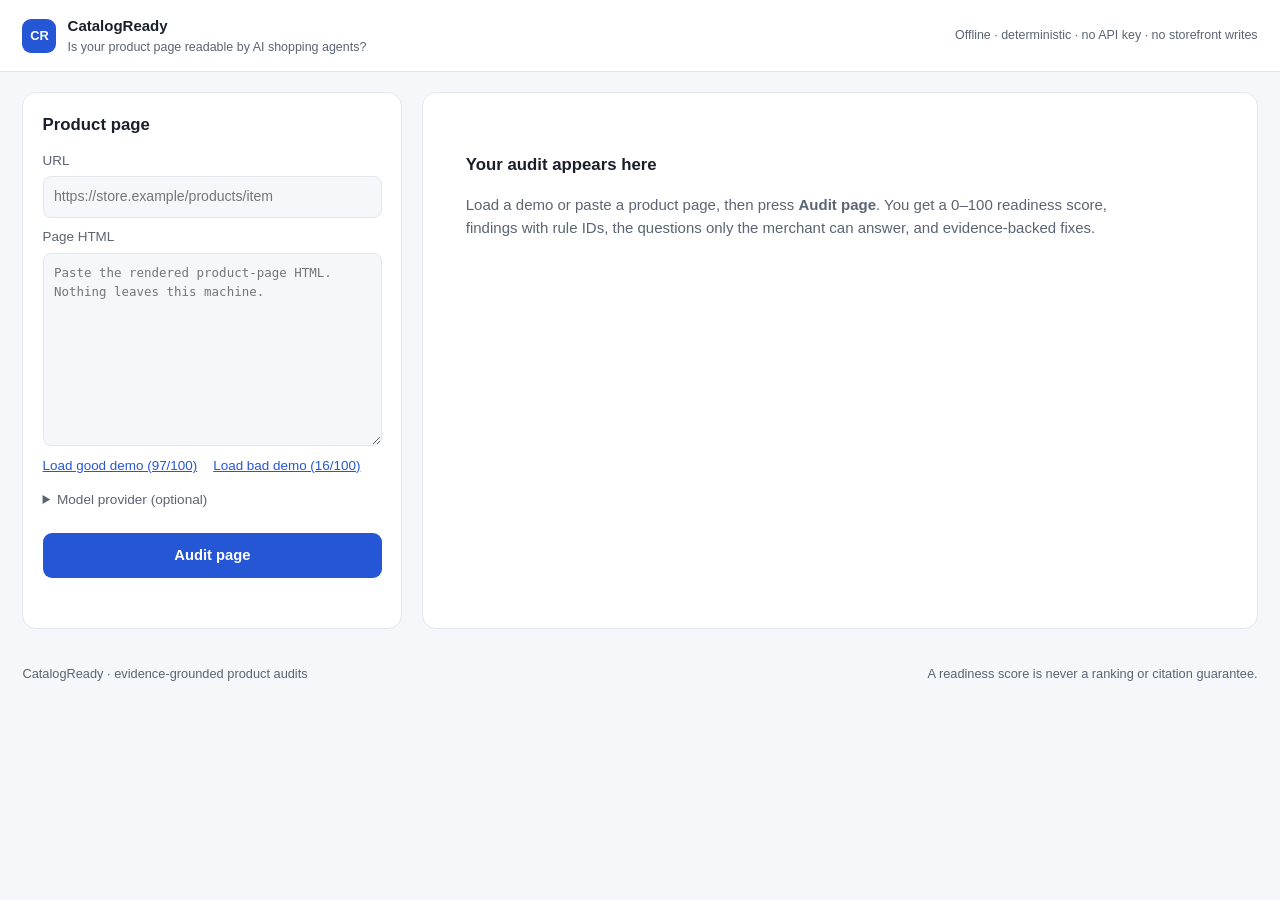
==== src/catalogready/dashboard/index.html @ 1a3b1e01 "Explain every score pillar inline in the dashboard Each pillar row is now an expandable button: clic" ====
<!doctype html>
<html lang="en">
<head>
  <meta charset="utf-8">
  <meta name="viewport" content="width=device-width, initial-scale=1">
  <meta name="description" content="Audit a product page for AI shopping readiness">
  <title>CatalogReady · Product AI-readiness audit</title>
  <link rel="stylesheet" href="styles.css">
</head>
<body>
  <header class="topbar">
    <div class="brand">
      <span class="brand-mark" aria-hidden="true">CR</span>
      <span><strong>CatalogReady</strong><small>Is your product page readable by AI shopping agents?</small></span>
    </div>
    <div class="badges">Offline · deterministic · no API key · no storefront writes</div>
  </header>

  <main class="layout">
    <section class="input-card">
      <h2>Product page</h2>
      <label>URL
        <input id="url" type="url" placeholder="https://store.example/products/item" spellcheck="false">
      </label>
      <label>Page HTML
        <textarea id="html" rows="9" spellcheck="false"
          placeholder="Paste the rendered product-page HTML. Nothing leaves this machine."></textarea>
      </label>
      <div class="demo-row">
        <button class="link" id="demo-good" type="button">Load good demo (97/100)</button>
        <button class="link" id="demo-bad" type="button">Load bad demo (16/100)</button>
      </div>
      <details>
        <summary>Model provider (optional)</summary>
        <div class="provider-grid">
          <label>Provider
            <select id="provider">
              <option value="deterministic">Offline / deterministic</option>
              <option value="openai">OpenAI</option>
              <option value="gemini">Gemini</option>
              <option value="anthropic">Claude</option>
              <option value="deepseek">DeepSeek</option>
            </select>
          </label>
          <label>Model ID
            <input id="model" type="text" placeholder="Server default" spellcheck="false">
          </label>
        </div>
        <p class="note">Keys stay in the local server environment. This page never asks for or stores them.</p>
      </details>
      <button class="primary" id="run" type="button">Audit page</button>
      <div id="status" class="status" role="status" aria-live="polite"></div>
    </section>

    <section class="results">
      <div id="empty" class="empty">
        <h2>Your audit appears here</h2>
        <p>Load a demo or paste a product page, then press <strong>Audit page</strong>.
        You get a 0–100 readiness score, findings with rule IDs, the questions only
        the merchant can answer, and evidence-backed fixes.</p>
      </div>

      <div id="result" hidden>
        <div class="hero">
          <svg id="dial" class="dial" viewBox="0 0 132 132" role="img"></svg>
          <div class="hero-side">
            <h2 id="product-title"></h2>
            <p id="product-url" class="muted"></p>
            <div id="pillars" class="pillars"></div>
            <p class="note score-note">Six pillars sum to 100; blocking defects cap the
            total. Status is <strong>ready</strong> only at 80+ with no cap.
            Click a pillar to see exactly what it checks.</p>
          </div>
        </div>
        <div id="caps"></div>

        <div class="trace-wrap"><div id="trace" class="trace"></div></div>

        <nav class="tabs" role="tablist">
          <button class="tab is-active" data-tab="findings" type="button">Findings <span id="findings-count" class="count"></span></button>
          <button class="tab" data-tab="questions" type="button">Merchant questions <span id="questions-count" class="count"></span></button>
          <button class="tab" data-tab="fixes" type="button">Fixes</button>
          <button class="tab" data-tab="evidence" type="button">Evidence</button>
        </nav>

        <section id="panel-findings" class="panel"></section>

        <section id="panel-questions" class="panel" hidden>
          <p class="note">CatalogReady never invents these facts. Supply verified values and re-run.</p>
          <div id="questions"></div>
          <button class="primary" id="resume" type="button" hidden>Re-run with answers</button>
        </section>

        <section id="panel-fixes" class="panel" hidden>
          <p class="note">Draft mode builds reversible changes from verified evidence only and
          validates them against an isolated in-memory preview. Nothing is written to a storefront.</p>
          <button class="primary" id="draft" type="button">Draft evidence-backed fixes</button>
          <div id="changes"></div>
          <div id="validation"></div>
          <div id="jsonld-wrap" hidden>
            <div class="row-between">
              <h3>Recommended Product JSON-LD</h3>
              <button class="secondary" id="copy-jsonld" type="button">Copy</button>
            </div>
            <pre id="jsonld"></pre>
          </div>
        </section>

        <section id="panel-evidence" class="panel" hidden>
          <table>
            <thead><tr><th>ID</th><th>Field</th><th>Value</th><th>Source</th></tr></thead>
            <tbody id="evidence"></tbody>
          </table>
        </section>

        <div class="actions">
          <button class="secondary" id="download-report" type="button">Download HTML report</button>
          <button class="secondary" id="download-json" type="button">Download JSON</button>
        </div>
      </div>
    </section>
  </main>

  <footer>
    <span>CatalogReady · evidence-grounded product audits</span>
    <span>A readiness score is never a ranking or citation guarantee.</span>
  </footer>
  <script src="app.js"></script>
</body>
</html>
---- src/catalogready/dashboard/styles.css ----
:root {
  --bg: #f5f7fa; --panel: #ffffff; --fg: #1a1f2b; --muted: #5b6472;
  --border: #e2e7ee; --good: #14803c; --warn: #b45309; --bad: #b91c1c;
  --accent: #2456d6; --chip: #e8edf5;
}
@media (prefers-color-scheme: dark) {
  :root {
    --bg: #0e1117; --panel: #171c26; --fg: #e8ecf3; --muted: #9aa4b5;
    --border: #2a3140; --good: #34c46b; --warn: #f5a542; --bad: #f26d6d;
    --accent: #6c96f5; --chip: #242c3b;
  }
}
* { box-sizing: border-box; }
body {
  margin: 0; background: var(--bg); color: var(--fg);
  font: 15px/1.55 -apple-system, "Segoe UI", Roboto, Helvetica, Arial, sans-serif;
}
h2 { font-size: 1.05rem; margin: 0 0 .8rem; }
h3 { font-size: .95rem; margin: 1rem 0 .5rem; }
.muted { color: var(--muted); font-size: .85rem; word-break: break-all; }
.note { color: var(--muted); font-size: .84rem; }

.topbar {
  display: flex; justify-content: space-between; align-items: center; gap: 1rem;
  padding: .9rem 1.4rem; background: var(--panel); border-bottom: 1px solid var(--border);
  flex-wrap: wrap;
}
.brand { display: flex; gap: .7rem; align-items: center; }
.brand-mark {
  display: grid; place-items: center; width: 34px; height: 34px; border-radius: 9px;
  background: var(--accent); color: #fff; font-weight: 700; font-size: .8rem;
}
.brand small { display: block; color: var(--muted); font-size: .78rem; }
.badges { color: var(--muted); font-size: .78rem; }

.layout {
  display: grid; grid-template-columns: minmax(280px, 380px) 1fr; gap: 1.2rem;
  padding: 1.2rem 1.4rem; max-width: 1280px; margin: 0 auto;
}
@media (max-width: 900px) { .layout { grid-template-columns: 1fr; } }

.input-card, .results {
  background: var(--panel); border: 1px solid var(--border); border-radius: 14px;
  padding: 1.2rem;
}
.input-card { align-self: start; position: sticky; top: 1rem; }
label { display: block; font-size: .84rem; color: var(--muted); margin: .6rem 0; }
input, textarea, select {
  display: block; width: 100%; margin-top: .3rem; padding: .55rem .65rem;
  border: 1px solid var(--border); border-radius: 8px; background: var(--bg);
  color: var(--fg); font: inherit; font-size: .88rem;
}
textarea { resize: vertical; font-family: ui-monospace, Menlo, monospace; font-size: .78rem; }
details { margin: .8rem 0; }
summary { cursor: pointer; font-size: .85rem; color: var(--muted); }
.provider-grid { display: grid; grid-template-columns: 1fr 1fr; gap: .6rem; }
.demo-row { display: flex; gap: 1rem; margin: .2rem 0 .6rem; flex-wrap: wrap; }

button { font: inherit; cursor: pointer; }
.primary {
  width: 100%; padding: .7rem 1rem; border: 0; border-radius: 9px; margin-top: .6rem;
  background: var(--accent); color: #fff; font-weight: 600; font-size: .92rem;
}
.secondary {
  padding: .5rem .85rem; border: 1px solid var(--border); border-radius: 8px;
  background: var(--panel); color: var(--fg); font-size: .85rem;
}
.primary:hover, .secondary:hover { opacity: .88; }
.primary:disabled { opacity: .5; cursor: wait; }
.link {
  border: 0; background: none; color: var(--accent); font-size: .84rem;
  padding: 0; text-decoration: underline;
}
.status { min-height: 1.3rem; font-size: .84rem; color: var(--muted); margin-top: .6rem; }
.status.error { color: var(--bad); }

.empty { padding: 2.5rem 1.5rem; color: var(--muted); max-width: 46rem; }
.empty h2 { color: var(--fg); }

.hero { display: flex; gap: 1.6rem; align-items: center; flex-wrap: wrap; }
.dial { width: 128px; height: 128px; flex: 0 0 auto; }
.dial text { fill: var(--fg); }
.hero-side { flex: 1 1 320px; min-width: 250px; }
.pillars { margin-top: .7rem; }
.pillar {
  display: grid; grid-template-columns: 10.5rem 1fr 3.4rem; gap: .6rem;
  align-items: center; font-size: .84rem; margin: .28rem 0; width: 100%;
  border: 0; background: none; color: var(--fg); padding: .1rem 0; text-align: left;
  cursor: pointer; border-radius: 6px;
}
.pillar:hover { background: var(--chip); }
.chev { display: inline-block; width: 1rem; color: var(--muted); font-size: .72rem; }
.pillar-detail {
  margin: .1rem 0 .5rem 1rem; padding: .55rem .8rem; border-left: 2px solid var(--border);
  font-size: .8rem; color: var(--muted);
}
.pillar-detail p { margin: 0 0 .4rem; }
.checks { list-style: none; margin: 0; padding: 0; }
.checks li { padding: .08rem 0; }
.checks li span { display: inline-block; width: 1rem; font-weight: 700; }
.checks .pass span { color: var(--good); }
.checks .fail span { color: var(--bad); }
.checks .fail { color: var(--fg); }
.score-note { margin-top: .6rem; }
.bar { height: 8px; border-radius: 4px; background: var(--chip); overflow: hidden; }
.bar > i { display: block; height: 100%; border-radius: 4px; transition: width .5s ease; }

.cap {
  border-left: 4px solid var(--bad); background: var(--bg); padding: .7rem 1rem;
  border-radius: 0 10px 10px 0; margin-top: .9rem; font-size: .88rem;
}
.trace-wrap { margin: 1rem 0 .4rem; }
.trace { font-size: .82rem; color: var(--muted); }
.trace div { padding: .12rem 0; }
.trace .dot { color: var(--good); margin-right: .4rem; }

.tabs { display: flex; gap: .4rem; border-bottom: 1px solid var(--border); margin-top: 1rem; flex-wrap: wrap; }
.tab {
  border: 0; background: none; color: var(--muted); padding: .55rem .8rem;
  font-size: .88rem; border-bottom: 2px solid transparent;
}
.tab.is-active { color: var(--fg); border-bottom-color: var(--accent); font-weight: 600; }
.count { background: var(--chip); border-radius: 999px; padding: .05rem .5rem; font-size: .74rem; }
.panel { padding: 1rem 0; }

.finding {
  border: 1px solid var(--border); border-radius: 10px; padding: .7rem .9rem;
  margin: .55rem 0; background: var(--bg);
}
.finding h4 { margin: 0 0 .25rem; font-size: .9rem; }
.finding p { margin: .15rem 0; font-size: .84rem; color: var(--muted); }
.finding .fix { color: var(--fg); }
.chip {
  display: inline-block; font: 600 .7rem/1 ui-monospace, Menlo, monospace;
  background: var(--chip); border-radius: 999px; padding: .28rem .5rem; margin-left: .45rem;
  vertical-align: middle;
}
.sev { font-weight: 700; font-size: .7rem; text-transform: uppercase; letter-spacing: .04em; }
.sev.high { color: var(--bad); } .sev.medium { color: var(--warn); } .sev.low { color: var(--muted); }

.question { margin: .7rem 0; }
.question .q { font-size: .88rem; }
.question .why { color: var(--muted); font-size: .8rem; }
.blocking-tag { color: var(--bad); font-weight: 700; font-size: .72rem; text-transform: uppercase; margin-right: .4rem; }

.change {
  border: 1px solid var(--border); border-radius: 10px; padding: .6rem .9rem;
  margin: .5rem 0; background: var(--bg); font-size: .86rem;
}
.delta {
  margin-top: .8rem; padding: .7rem 1rem; border-radius: 10px; background: var(--bg);
  border-left: 4px solid var(--good); font-size: .9rem;
}
.delta.negative { border-left-color: var(--warn); }
.row-between { display: flex; justify-content: space-between; align-items: center; gap: 1rem; }

pre {
  background: var(--bg); border: 1px solid var(--border); border-radius: 10px;
  padding: .9rem; overflow-x: auto; font-size: .76rem;
}
table { border-collapse: collapse; width: 100%; font-size: .82rem; }
td, th { border-bottom: 1px solid var(--border); padding: .4rem .5rem; text-align: left; vertical-align: top; }
td:nth-child(3) { max-width: 26rem; word-break: break-word; }

.actions { display: flex; gap: .6rem; margin-top: 1.1rem; flex-wrap: wrap; }
footer {
  display: flex; justify-content: space-between; gap: 1rem; flex-wrap: wrap;
  padding: 1rem 1.4rem 2rem; color: var(--muted); font-size: .8rem;
  max-width: 1280px; margin: 0 auto;
}
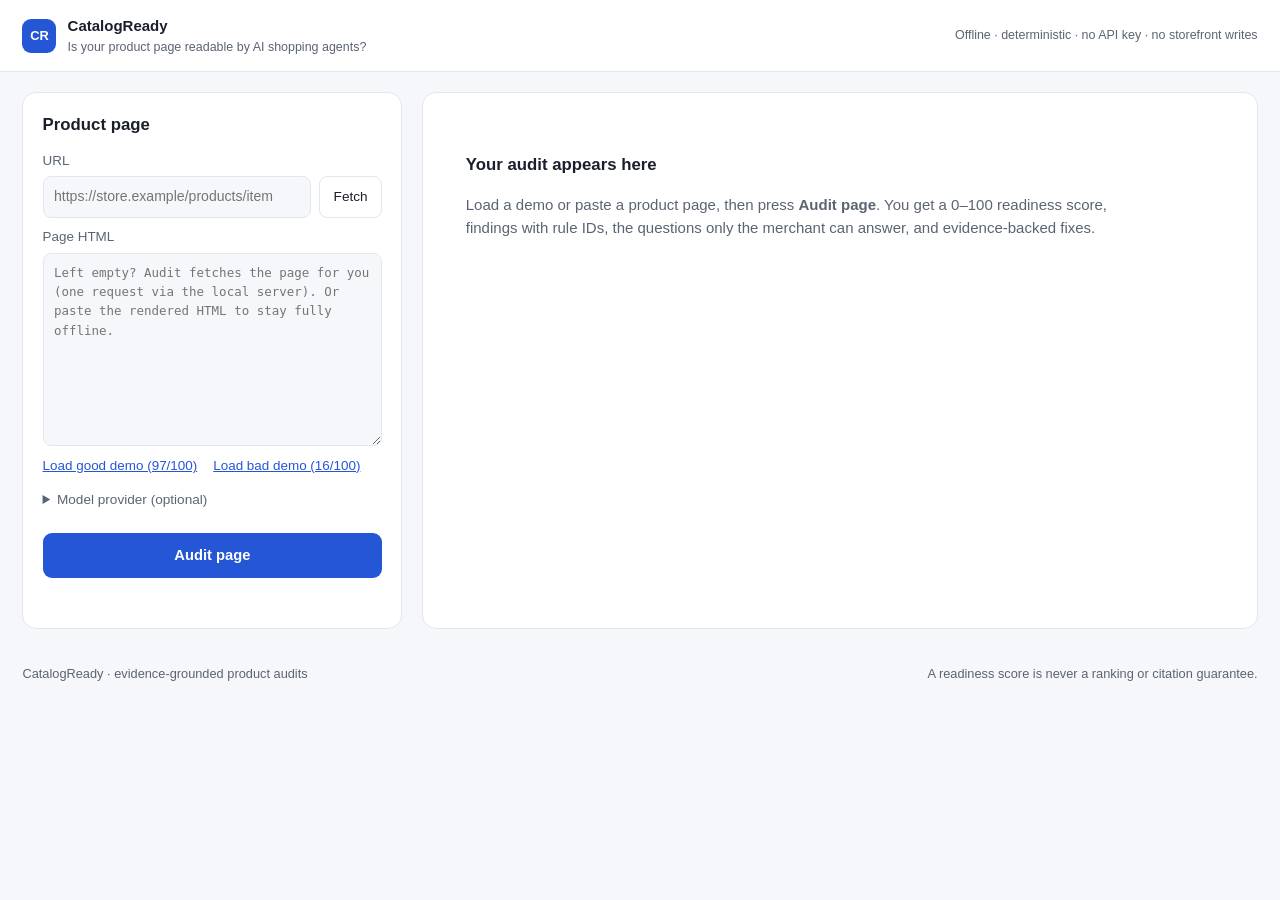
==== commit daf15694: "Dashboard audits from a URL alone via a local-server fetch route /v1/fetch performs one GET (http/ht" ====
--- a/src/catalogready/dashboard/index.html
+++ b/src/catalogready/dashboard/index.html
@@ -20,11 +20,15 @@
     <section class="input-card">
       <h2>Product page</h2>
       <label>URL
-        <input id="url" type="url" placeholder="https://store.example/products/item" spellcheck="false">
+        <span class="url-row">
+          <input id="url" type="url" placeholder="https://store.example/products/item" spellcheck="false">
+          <button class="secondary" id="fetch" type="button"
+            title="The local server fetches this one page (a single request)">Fetch</button>
+        </span>
       </label>
       <label>Page HTML
         <textarea id="html" rows="9" spellcheck="false"
-          placeholder="Paste the rendered product-page HTML. Nothing leaves this machine."></textarea>
+          placeholder="Left empty? Audit fetches the page for you (one request via the local server). Or paste the rendered HTML to stay fully offline."></textarea>
       </label>
       <div class="demo-row">
         <button class="link" id="demo-good" type="button">Load good demo (97/100)</button>
@@ -74,6 +78,8 @@
         </div>
         <div id="caps"></div>
 
+        <div id="summary" class="summary"></div>
+
         <div class="trace-wrap"><div id="trace" class="trace"></div></div>
 
         <nav class="tabs" role="tablist">
@@ -113,6 +119,18 @@
           </table>
         </section>
 
+        <section class="chat-card">
+          <h3>Ask the agent</h3>
+          <div id="chat-log" class="chat-log" aria-live="polite"></div>
+          <div class="chat-row">
+            <input id="chat-input" type="text" spellcheck="false"
+              placeholder="e.g. why is structured data low? · what should I fix first?">
+            <button class="secondary" id="chat-send" type="button">Ask</button>
+          </div>
+          <p class="note">Answers come from the audit result only. Select a model provider
+          above for open-ended questions; otherwise answers are deterministic.</p>
+        </section>
+
         <div class="actions">
           <button class="secondary" id="download-report" type="button">Download HTML report</button>
           <button class="secondary" id="download-json" type="button">Download JSON</button>
--- a/src/catalogready/dashboard/styles.css
+++ b/src/catalogready/dashboard/styles.css
@@ -55,6 +55,9 @@
 summary { cursor: pointer; font-size: .85rem; color: var(--muted); }
 .provider-grid { display: grid; grid-template-columns: 1fr 1fr; gap: .6rem; }
 .demo-row { display: flex; gap: 1rem; margin: .2rem 0 .6rem; flex-wrap: wrap; }
+.url-row { display: flex; gap: .5rem; }
+.url-row input { flex: 1; }
+.url-row .secondary { flex: 0 0 auto; margin-top: .3rem; }
 
 button { font: inherit; cursor: pointer; }
 .primary {
@@ -109,6 +112,39 @@
   border-left: 4px solid var(--bad); background: var(--bg); padding: .7rem 1rem;
   border-radius: 0 10px 10px 0; margin-top: .9rem; font-size: .88rem;
 }
+.summary {
+  margin-top: 1rem; padding: .9rem 1.1rem; border-radius: 10px; background: var(--bg);
+  border: 1px solid var(--border); font-size: .92rem;
+}
+.summary .verdict { font-weight: 600; }
+.summary ul { margin: .4rem 0 0; padding-left: 1.2rem; }
+.summary li { margin: .15rem 0; font-size: .87rem; }
+.summary .autofix { color: var(--good); font-weight: 600; }
+
+.chat-card {
+  margin-top: 1.4rem; border: 1px solid var(--border); border-radius: 12px;
+  padding: 1rem 1.1rem; background: var(--bg);
+}
+.chat-card h3 { margin: 0 0 .6rem; }
+.chat-log { max-height: 320px; overflow-y: auto; }
+.chat-log:empty { display: none; }
+.msg { margin: .45rem 0; display: flex; }
+.msg.user { justify-content: flex-end; }
+.msg .bubble {
+  max-width: 85%; padding: .5rem .75rem; border-radius: 10px; font-size: .86rem;
+  white-space: pre-wrap; word-break: break-word;
+}
+.msg.user .bubble { background: var(--accent); color: #fff; border-bottom-right-radius: 3px; }
+.msg.agent .bubble {
+  background: var(--panel); border: 1px solid var(--border); border-bottom-left-radius: 3px;
+  font-family: ui-monospace, Menlo, monospace; font-size: .78rem;
+}
+.msg.agent .mode { display: block; color: var(--muted); font-size: .68rem; margin-top: .3rem;
+  font-family: -apple-system, sans-serif; }
+.chat-row { display: flex; gap: .5rem; margin-top: .6rem; }
+.chat-row input { flex: 1; margin-top: 0; }
+.chat-row .secondary { flex: 0 0 auto; }
+
 .trace-wrap { margin: 1rem 0 .4rem; }
 .trace { font-size: .82rem; color: var(--muted); }
 .trace div { padding: .12rem 0; }
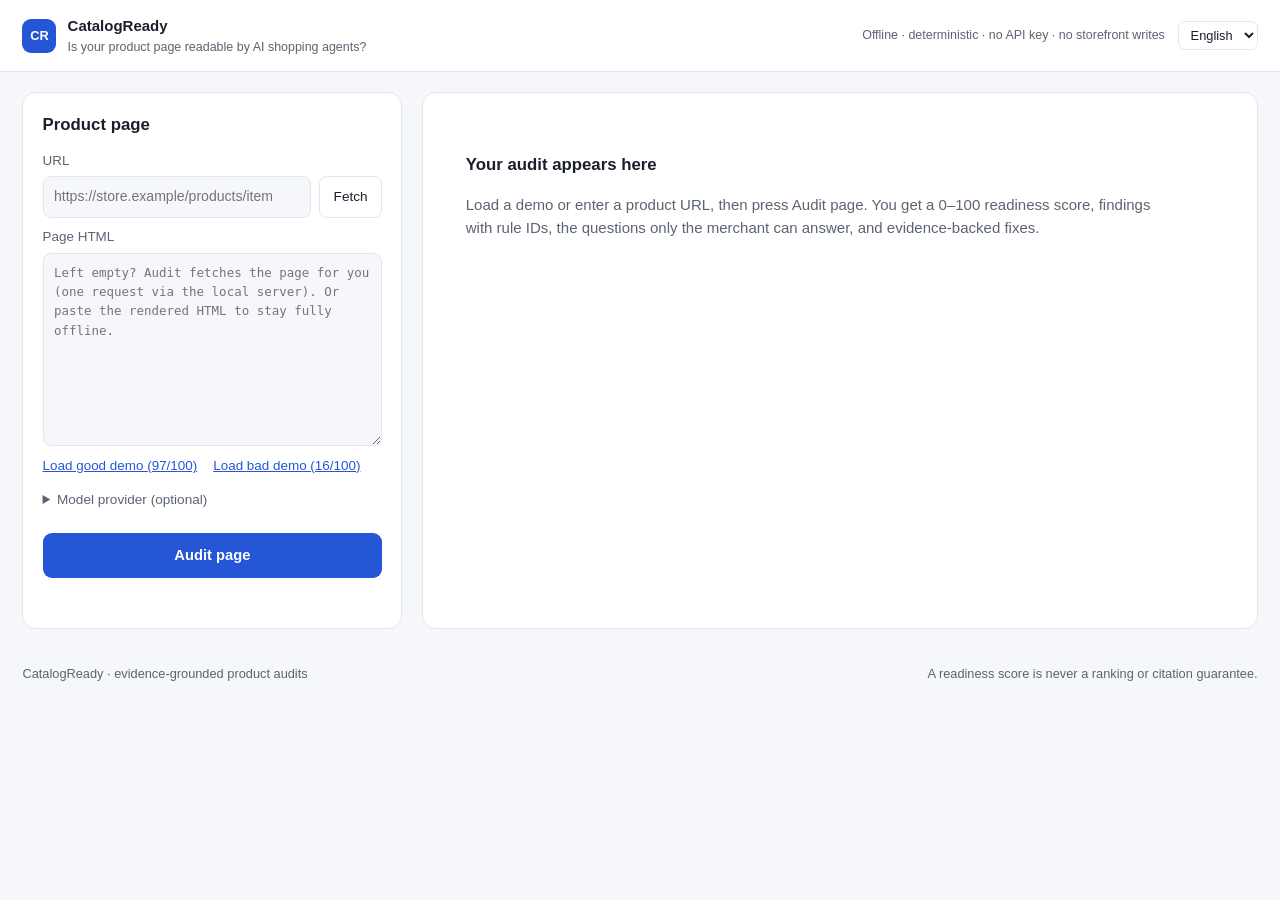
==== commit a00182eb: "Dashboard follows the browser language (English + Simplified Chinese) i18n.js holds per-language dic" ====
--- a/src/catalogready/dashboard/index.html
+++ b/src/catalogready/dashboard/index.html
@@ -11,57 +11,59 @@
   <header class="topbar">
     <div class="brand">
       <span class="brand-mark" aria-hidden="true">CR</span>
-      <span><strong>CatalogReady</strong><small>Is your product page readable by AI shopping agents?</small></span>
+      <span><strong>CatalogReady</strong><small data-i18n="tagline"></small></span>
     </div>
-    <div class="badges">Offline · deterministic · no API key · no storefront writes</div>
+    <div class="topbar-side">
+      <span class="badges" data-i18n="badges"></span>
+      <select id="lang" class="lang-select" aria-label="Language">
+        <option value="en">English</option>
+        <option value="zh">中文</option>
+      </select>
+    </div>
   </header>
 
   <main class="layout">
     <section class="input-card">
-      <h2>Product page</h2>
-      <label>URL
+      <h2 data-i18n="inputTitle"></h2>
+      <label><span data-i18n="urlLabel"></span>
         <span class="url-row">
           <input id="url" type="url" placeholder="https://store.example/products/item" spellcheck="false">
-          <button class="secondary" id="fetch" type="button"
-            title="The local server fetches this one page (a single request)">Fetch</button>
+          <button class="secondary" id="fetch" type="button" data-i18n="fetch" data-i18n-title="fetchTitle"></button>
         </span>
       </label>
-      <label>Page HTML
-        <textarea id="html" rows="9" spellcheck="false"
-          placeholder="Left empty? Audit fetches the page for you (one request via the local server). Or paste the rendered HTML to stay fully offline."></textarea>
+      <label><span data-i18n="htmlLabel"></span>
+        <textarea id="html" rows="9" spellcheck="false" data-i18n-placeholder="htmlPlaceholder"></textarea>
       </label>
       <div class="demo-row">
-        <button class="link" id="demo-good" type="button">Load good demo (97/100)</button>
-        <button class="link" id="demo-bad" type="button">Load bad demo (16/100)</button>
+        <button class="link" id="demo-good" type="button" data-i18n="demoGood"></button>
+        <button class="link" id="demo-bad" type="button" data-i18n="demoBad"></button>
       </div>
       <details>
-        <summary>Model provider (optional)</summary>
+        <summary data-i18n="providerSummary"></summary>
         <div class="provider-grid">
-          <label>Provider
+          <label><span data-i18n="providerLabel"></span>
             <select id="provider">
-              <option value="deterministic">Offline / deterministic</option>
+              <option value="deterministic" data-i18n="providerOffline"></option>
               <option value="openai">OpenAI</option>
               <option value="gemini">Gemini</option>
               <option value="anthropic">Claude</option>
               <option value="deepseek">DeepSeek</option>
             </select>
           </label>
-          <label>Model ID
-            <input id="model" type="text" placeholder="Server default" spellcheck="false">
+          <label><span data-i18n="modelLabel"></span>
+            <input id="model" type="text" data-i18n-placeholder="modelPlaceholder" spellcheck="false">
           </label>
         </div>
-        <p class="note">Keys stay in the local server environment. This page never asks for or stores them.</p>
+        <p class="note" data-i18n="providerNote"></p>
       </details>
-      <button class="primary" id="run" type="button">Audit page</button>
+      <button class="primary" id="run" type="button" data-i18n="audit"></button>
       <div id="status" class="status" role="status" aria-live="polite"></div>
     </section>
 
     <section class="results">
       <div id="empty" class="empty">
-        <h2>Your audit appears here</h2>
-        <p>Load a demo or paste a product page, then press <strong>Audit page</strong>.
-        You get a 0–100 readiness score, findings with rule IDs, the questions only
-        the merchant can answer, and evidence-backed fixes.</p>
+        <h2 data-i18n="emptyTitle"></h2>
+        <p data-i18n="emptyBody"></p>
       </div>
 
       <div id="result" hidden>
@@ -71,9 +73,7 @@
             <h2 id="product-title"></h2>
             <p id="product-url" class="muted"></p>
             <div id="pillars" class="pillars"></div>
-            <p class="note score-note">Six pillars sum to 100; blocking defects cap the
-            total. Status is <strong>ready</strong> only at 80+ with no cap.
-            Click a pillar to see exactly what it checks.</p>
+            <p class="note score-note" data-i18n="scoreNote"></p>
           </div>
         </div>
         <div id="caps"></div>
@@ -83,30 +83,29 @@
         <div class="trace-wrap"><div id="trace" class="trace"></div></div>
 
         <nav class="tabs" role="tablist">
-          <button class="tab is-active" data-tab="findings" type="button">Findings <span id="findings-count" class="count"></span></button>
-          <button class="tab" data-tab="questions" type="button">Merchant questions <span id="questions-count" class="count"></span></button>
-          <button class="tab" data-tab="fixes" type="button">Fixes</button>
-          <button class="tab" data-tab="evidence" type="button">Evidence</button>
+          <button class="tab is-active" data-tab="findings" type="button"><span data-i18n="tabFindings"></span> <span id="findings-count" class="count"></span></button>
+          <button class="tab" data-tab="questions" type="button"><span data-i18n="tabQuestions"></span> <span id="questions-count" class="count"></span></button>
+          <button class="tab" data-tab="fixes" type="button"><span data-i18n="tabFixes"></span></button>
+          <button class="tab" data-tab="evidence" type="button"><span data-i18n="tabEvidence"></span></button>
         </nav>
 
         <section id="panel-findings" class="panel"></section>
 
         <section id="panel-questions" class="panel" hidden>
-          <p class="note">CatalogReady never invents these facts. Supply verified values and re-run.</p>
+          <p class="note" data-i18n="questionsNote"></p>
           <div id="questions"></div>
-          <button class="primary" id="resume" type="button" hidden>Re-run with answers</button>
+          <button class="primary" id="resume" type="button" hidden data-i18n="resume"></button>
         </section>
 
         <section id="panel-fixes" class="panel" hidden>
-          <p class="note">Draft mode builds reversible changes from verified evidence only and
-          validates them against an isolated in-memory preview. Nothing is written to a storefront.</p>
-          <button class="primary" id="draft" type="button">Draft evidence-backed fixes</button>
+          <p class="note" data-i18n="fixesNote"></p>
+          <button class="primary" id="draft" type="button" data-i18n="draft"></button>
           <div id="changes"></div>
           <div id="validation"></div>
           <div id="jsonld-wrap" hidden>
             <div class="row-between">
-              <h3>Recommended Product JSON-LD</h3>
-              <button class="secondary" id="copy-jsonld" type="button">Copy</button>
+              <h3 data-i18n="jsonldTitle"></h3>
+              <button class="secondary" id="copy-jsonld" type="button" data-i18n="copy"></button>
             </div>
             <pre id="jsonld"></pre>
           </div>
@@ -114,35 +113,37 @@
 
         <section id="panel-evidence" class="panel" hidden>
           <table>
-            <thead><tr><th>ID</th><th>Field</th><th>Value</th><th>Source</th></tr></thead>
+            <thead><tr>
+              <th data-i18n="evId"></th><th data-i18n="evField"></th>
+              <th data-i18n="evValue"></th><th data-i18n="evSource"></th>
+            </tr></thead>
             <tbody id="evidence"></tbody>
           </table>
         </section>
 
         <section class="chat-card">
-          <h3>Ask the agent</h3>
+          <h3 data-i18n="chatTitle"></h3>
           <div id="chat-log" class="chat-log" aria-live="polite"></div>
           <div class="chat-row">
-            <input id="chat-input" type="text" spellcheck="false"
-              placeholder="e.g. why is structured data low? · what should I fix first?">
-            <button class="secondary" id="chat-send" type="button">Ask</button>
+            <input id="chat-input" type="text" spellcheck="false" data-i18n-placeholder="chatPlaceholder">
+            <button class="secondary" id="chat-send" type="button" data-i18n="ask"></button>
           </div>
-          <p class="note">Answers come from the audit result only. Select a model provider
-          above for open-ended questions; otherwise answers are deterministic.</p>
+          <p class="note" data-i18n="chatNote"></p>
         </section>
 
         <div class="actions">
-          <button class="secondary" id="download-report" type="button">Download HTML report</button>
-          <button class="secondary" id="download-json" type="button">Download JSON</button>
+          <button class="secondary" id="download-report" type="button" data-i18n="downloadReport"></button>
+          <button class="secondary" id="download-json" type="button" data-i18n="downloadJson"></button>
         </div>
       </div>
     </section>
   </main>
 
   <footer>
-    <span>CatalogReady · evidence-grounded product audits</span>
-    <span>A readiness score is never a ranking or citation guarantee.</span>
+    <span data-i18n="footerLeft"></span>
+    <span data-i18n="footerRight"></span>
   </footer>
+  <script src="i18n.js"></script>
   <script src="app.js"></script>
 </body>
 </html>
--- a/src/catalogready/dashboard/styles.css
+++ b/src/catalogready/dashboard/styles.css
@@ -32,6 +32,11 @@
 }
 .brand small { display: block; color: var(--muted); font-size: .78rem; }
 .badges { color: var(--muted); font-size: .78rem; }
+.topbar-side { display: flex; align-items: center; gap: .8rem; flex-wrap: wrap; }
+.lang-select {
+  width: auto; margin-top: 0; padding: .3rem .5rem; font-size: .8rem;
+  border: 1px solid var(--border); border-radius: 7px; background: var(--panel); color: var(--fg);
+}
 
 .layout {
   display: grid; grid-template-columns: minmax(280px, 380px) 1fr; gap: 1.2rem;
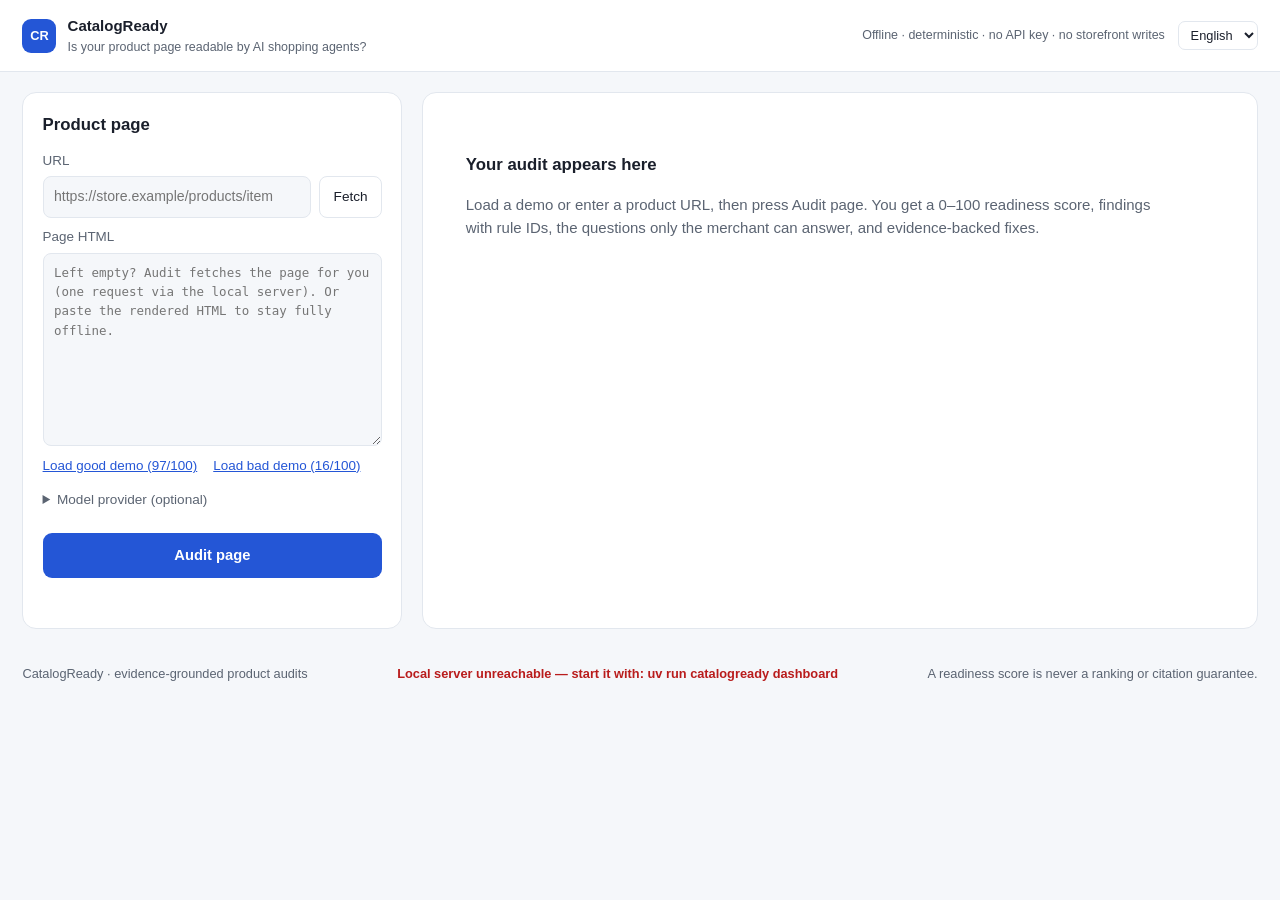
==== commit d4bd1c5e: "Dashboard footer shows server version and detects stale code /health now reports version, started_at" ====
--- a/src/catalogready/dashboard/index.html
+++ b/src/catalogready/dashboard/index.html
@@ -141,6 +141,7 @@
 
   <footer>
     <span data-i18n="footerLeft"></span>
+    <span id="server-info" class="server-info"></span>
     <span data-i18n="footerRight"></span>
   </footer>
   <script src="i18n.js"></script>
--- a/src/catalogready/dashboard/styles.css
+++ b/src/catalogready/dashboard/styles.css
@@ -209,3 +209,4 @@
   padding: 1rem 1.4rem 2rem; color: var(--muted); font-size: .8rem;
   max-width: 1280px; margin: 0 auto;
 }
+.server-info.stale { color: var(--bad); font-weight: 600; }
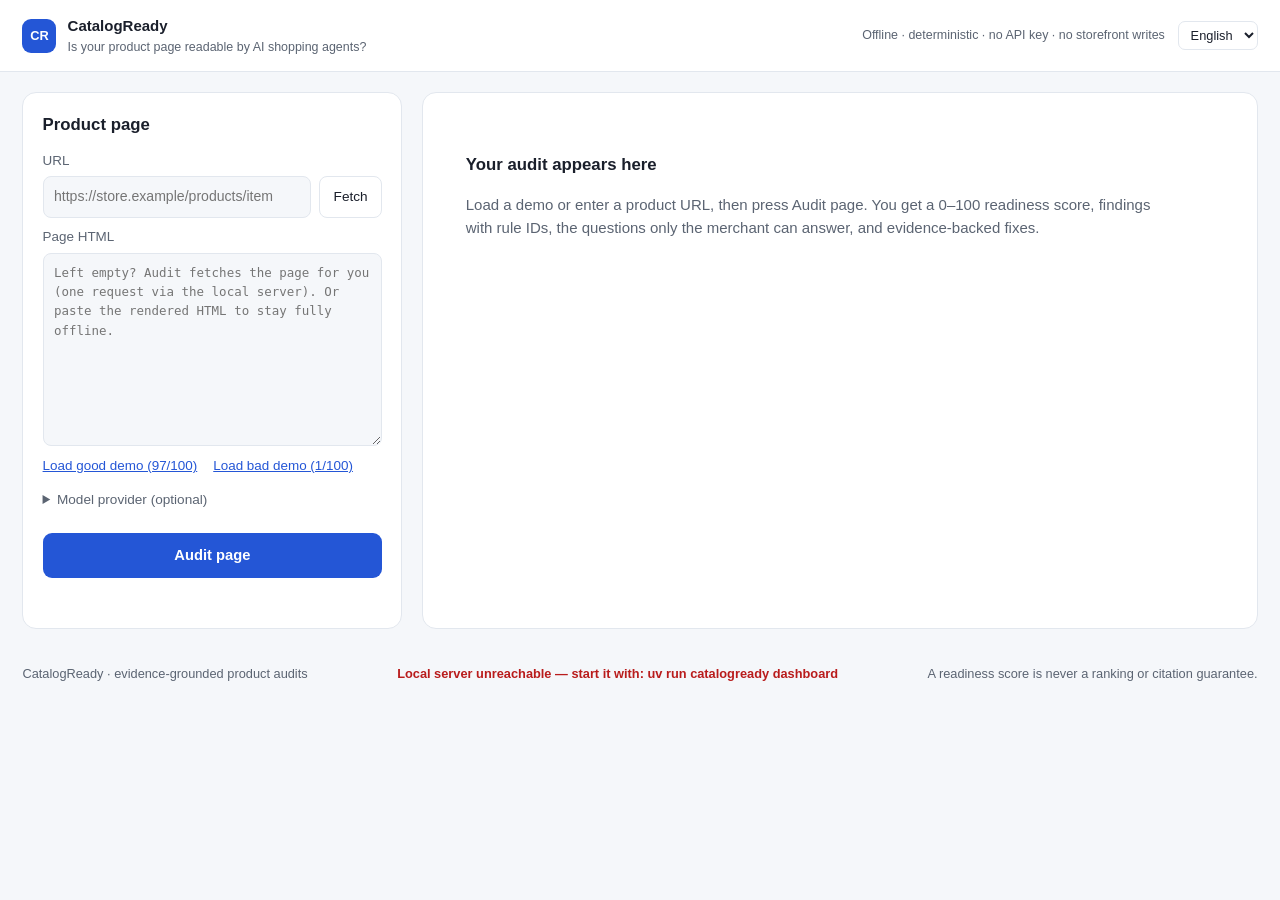
==== commit 5e7ad76f: "Label the audited HTML source; explain rendered-vs-fetched score gaps A real page (Woolworths ecosto" ====
--- a/src/catalogready/dashboard/index.html
+++ b/src/catalogready/dashboard/index.html
@@ -72,10 +72,12 @@
           <div class="hero-side">
             <h2 id="product-title"></h2>
             <p id="product-url" class="muted"></p>
+            <p id="html-source" class="note"></p>
             <div id="pillars" class="pillars"></div>
             <p class="note score-note" data-i18n="scoreNote"></p>
           </div>
         </div>
+        <div id="metric-strip" class="metric-strip"></div>
         <div id="caps"></div>
 
         <div id="summary" class="summary"></div>
@@ -89,7 +91,15 @@
           <button class="tab" data-tab="evidence" type="button"><span data-i18n="tabEvidence"></span></button>
         </nav>
 
-        <section id="panel-findings" class="panel"></section>
+        <section id="panel-findings" class="panel">
+          <div class="findings-toolbar">
+            <span class="note" data-i18n="groupBy"></span>
+            <button class="secondary group-btn is-active" data-group="severity" type="button" data-i18n="groupSeverity"></button>
+            <button class="secondary group-btn" data-group="metric" type="button" data-i18n="groupMetric"></button>
+            <span id="metric-filter-label" class="note"></span>
+          </div>
+          <div id="findings-list"></div>
+        </section>
 
         <section id="panel-questions" class="panel" hidden>
           <p class="note" data-i18n="questionsNote"></p>
--- a/src/catalogready/dashboard/styles.css
+++ b/src/catalogready/dashboard/styles.css
@@ -210,3 +210,21 @@
   max-width: 1280px; margin: 0 auto;
 }
 .server-info.stale { color: var(--bad); font-weight: 600; }
+
+.metric-strip { display: flex; gap: .4rem; flex-wrap: wrap; margin-top: .9rem; }
+.metric-tile {
+  display: inline-flex; align-items: center; gap: .35rem; border: 1px solid var(--border);
+  border-radius: 999px; background: var(--panel); color: var(--fg);
+  padding: .3rem .7rem; font-size: .78rem; cursor: pointer;
+}
+.metric-tile:hover { background: var(--chip); }
+.metric-tile.is-active { outline: 2px solid var(--accent); }
+.m-dot { width: 8px; height: 8px; border-radius: 50%; background: var(--good); }
+.metric-tile.warn .m-dot { background: var(--warn); }
+.metric-tile.bad .m-dot { background: var(--bad); }
+.m-count { background: var(--chip); border-radius: 999px; padding: 0 .4rem; font-size: .7rem; }
+.findings-toolbar { display: flex; align-items: center; gap: .5rem; margin-bottom: .4rem; flex-wrap: wrap; }
+.group-btn.is-active { border-color: var(--accent); color: var(--accent); font-weight: 600; }
+.metric-chip { background: var(--accent); color: #fff; opacity: .85; }
+.metric-group h3 { font-size: .92rem; margin: 1rem 0 .3rem; }
+.metric-group h3 .note { font-weight: 400; margin-left: .4rem; }
